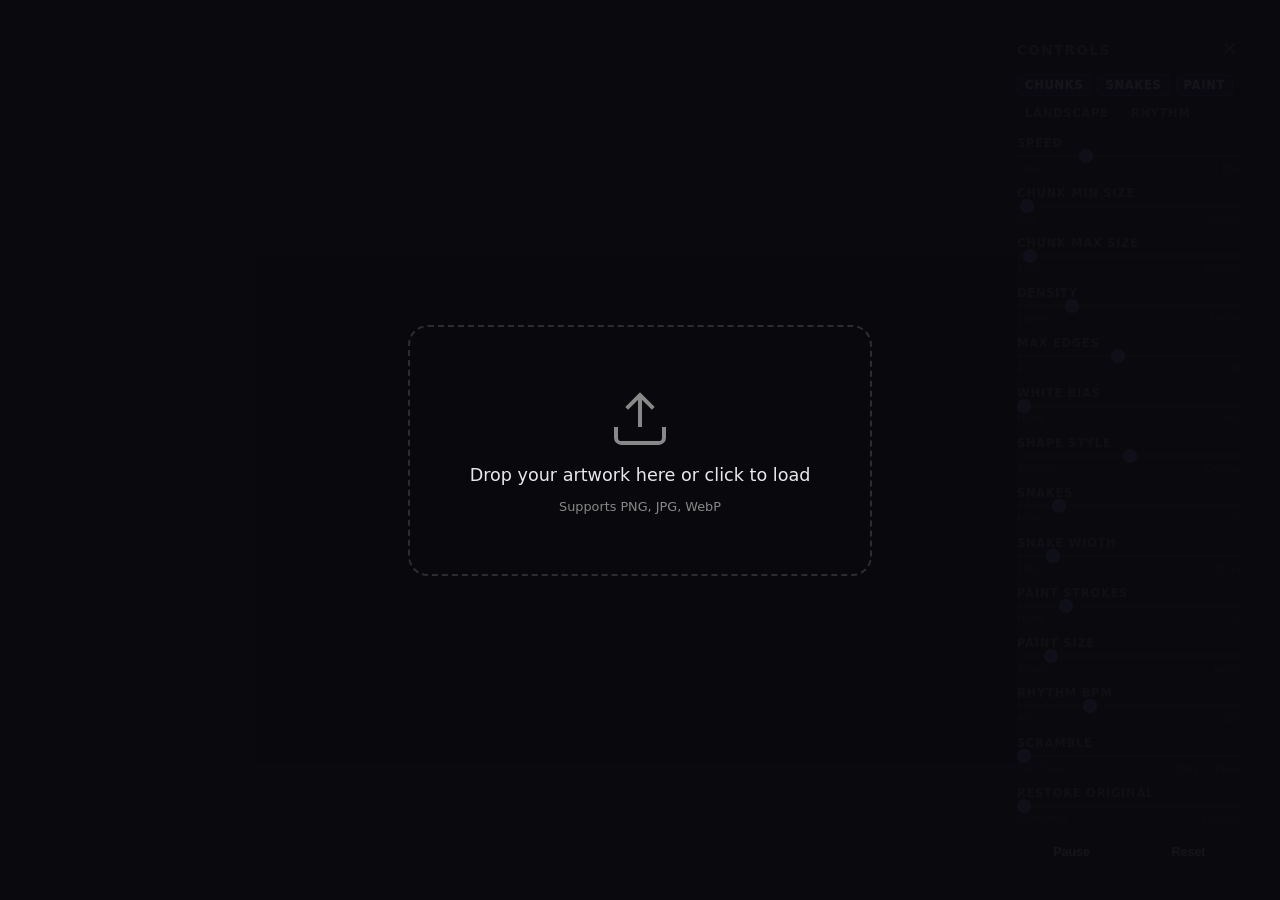
==== index.html @ 6734856f "Add snake-game wanderers, paint strokes, landscape, rhythm mode Snakes (Nokia snake-game style): - M" ====
<!DOCTYPE html>
<html lang="en">
<head>
  <meta charset="UTF-8" />
  <meta name="viewport" content="width=device-width, initial-scale=1.0" />
  <title>Abstract Art — Pixel Chunk Animator</title>
  <link rel="stylesheet" href="style.css" />
</head>
<body>
  <canvas id="main-canvas"></canvas>

  <div id="drop-overlay" class="visible">
    <div id="drop-message">
      <svg width="64" height="64" viewBox="0 0 24 24" fill="none" stroke="#888" stroke-width="1.5">
        <path d="M21 15v4a2 2 0 0 1-2 2H5a2 2 0 0 1-2-2v-4"/>
        <polyline points="17 8 12 3 7 8"/>
        <line x1="12" y1="3" x2="12" y2="15"/>
      </svg>
      <p>Drop your artwork here or click to load</p>
      <span class="hint">Supports PNG, JPG, WebP</span>
    </div>
    <input type="file" id="file-input" accept="image/*" />
  </div>

  <div id="menu" class="visible">
    <div id="menu-header">
      <span class="menu-title">Controls</span>
      <button id="btn-hide-menu" title="Hide menu">&#x2715;</button>
    </div>

    <!-- Toggles -->
    <div class="menu-section toggle-row">
      <label class="toggle-label"><input type="checkbox" id="tog-chunks" checked /><span>Chunks</span></label>
      <label class="toggle-label"><input type="checkbox" id="tog-snakes" checked /><span>Snakes</span></label>
      <label class="toggle-label"><input type="checkbox" id="tog-paint" checked /><span>Paint</span></label>
      <label class="toggle-label"><input type="checkbox" id="tog-landscape" /><span>Landscape</span></label>
      <label class="toggle-label"><input type="checkbox" id="tog-rhythm" /><span>Rhythm</span></label>
    </div>

    <div class="menu-section">
      <label>Speed</label>
      <input type="range" id="speed-slider" min="1" max="100" value="30" />
      <div class="range-labels"><span>Slow</span><span>Fast</span></div>
    </div>

    <div class="menu-section">
      <label>Chunk Min Size</label>
      <input type="range" id="min-size-slider" min="5" max="2000" value="30" />
      <div class="range-labels"><span>5px</span><span>2000px</span></div>
    </div>

    <div class="menu-section">
      <label>Chunk Max Size</label>
      <input type="range" id="max-size-slider" min="10" max="5000" value="150" />
      <div class="range-labels"><span>10px</span><span>5000px</span></div>
    </div>

    <div class="menu-section">
      <label>Density</label>
      <input type="range" id="density-slider" min="1" max="50" value="12" />
      <div class="range-labels"><span>Sparse</span><span>Dense</span></div>
    </div>

    <div class="menu-section">
      <label>Max Edges</label>
      <input type="range" id="edges-slider" min="4" max="40" value="20" />
      <div class="range-labels"><span>4</span><span>40</span></div>
    </div>

    <div class="menu-section">
      <label>White Bias</label>
      <input type="range" id="white-bias-slider" min="0" max="100" value="0" />
      <div class="range-labels"><span>None</span><span>Max</span></div>
    </div>

    <div class="menu-section">
      <label>Shape Style</label>
      <input type="range" id="shape-style-slider" min="0" max="100" value="50" />
      <div class="range-labels"><span>Stripes</span><span>Clumps</span></div>
    </div>

    <div class="menu-section">
      <label>Snakes</label>
      <input type="range" id="wanderer-slider" min="0" max="30" value="5" />
      <div class="range-labels"><span>None</span><span>30</span></div>
    </div>

    <div class="menu-section">
      <label>Snake Width</label>
      <input type="range" id="wanderer-width-slider" min="4" max="120" value="20" />
      <div class="range-labels"><span>Thin</span><span>Thick</span></div>
    </div>

    <div class="menu-section">
      <label>Paint Strokes</label>
      <input type="range" id="paint-slider" min="0" max="20" value="4" />
      <div class="range-labels"><span>None</span><span>20</span></div>
    </div>

    <div class="menu-section">
      <label>Paint Size</label>
      <input type="range" id="paint-size-slider" min="10" max="400" value="60" />
      <div class="range-labels"><span>Small</span><span>Large</span></div>
    </div>

    <div class="menu-section">
      <label>Rhythm BPM</label>
      <input type="range" id="rhythm-slider" min="40" max="200" value="90" />
      <div class="range-labels"><span>40</span><span>200</span></div>
    </div>

    <div class="menu-section">
      <label>Scramble</label>
      <input type="range" id="drift-slider" min="0" max="100" value="0" />
      <div class="range-labels"><span>Full Chaos</span><span>Stay in Place</span></div>
    </div>

    <div class="menu-section">
      <label>Restore Original</label>
      <input type="range" id="restore-slider" min="0" max="100" value="0" />
      <div class="range-labels"><span>Animated</span><span>Original</span></div>
    </div>

    <div class="menu-section menu-buttons">
      <button id="btn-pause" class="ctrl-btn">Pause</button>
      <button id="btn-reset" class="ctrl-btn">Reset</button>
    </div>

    <div class="menu-section menu-buttons">
      <button id="btn-record" class="ctrl-btn record-btn">Record MP4</button>
      <button id="btn-stop-record" class="ctrl-btn stop-btn" disabled>Stop Recording</button>
    </div>

    <div id="record-status" class="hidden">
      <span id="record-indicator"></span>
      <span id="record-time">00:00</span>
    </div>

    <div class="menu-section">
      <button id="btn-load-new" class="ctrl-btn">Load New Image</button>
    </div>
  </div>

  <button id="btn-show-menu" class="hidden" title="Show menu">&#x2630;</button>

  <div id="toast" aria-live="polite"></div>

  <script src="game.js"></script>
</body>
</html>
---- style.css ----
/* ── Reset ─────────────────────────────────────────────────────── */
*, *::before, *::after { box-sizing: border-box; margin: 0; padding: 0; }

:root {
  --menu-bg: rgba(10, 10, 14, 0.88);
  --menu-border: rgba(255, 255, 255, 0.08);
  --text: #e8e8ec;
  --text-muted: #888;
  --accent: #7c6ef0;
  --record-red: #ef4444;
  --radius: 8px;
}

html, body {
  height: 100%;
  font-family: 'Segoe UI', system-ui, -apple-system, sans-serif;
  background: #0a0a0e;
  color: var(--text);
  overflow: hidden;
  cursor: default;
}

/* ── Canvas ────────────────────────────────────────────────────── */
#main-canvas {
  position: fixed;
  top: 50%;
  left: 50%;
  transform: translate(-50%, -50%);
  max-width: 100vw;
  max-height: 100vh;
  object-fit: contain;
}

/* ── Drop overlay ──────────────────────────────────────────────── */
#drop-overlay {
  position: fixed;
  inset: 0;
  background: rgba(10, 10, 14, 0.95);
  display: none;
  align-items: center;
  justify-content: center;
  z-index: 100;
  cursor: pointer;
}

#drop-overlay.visible {
  display: flex;
}

#drop-overlay.dragover {
  background: rgba(124, 110, 240, 0.15);
}

#drop-message {
  display: flex;
  flex-direction: column;
  align-items: center;
  gap: 14px;
  padding: 60px;
  border: 2px dashed rgba(255, 255, 255, 0.15);
  border-radius: 20px;
  text-align: center;
  pointer-events: none;
}

#drop-message p {
  font-size: 1.1rem;
  color: var(--text);
}

#drop-message .hint {
  font-size: 0.8rem;
  color: var(--text-muted);
}

#file-input {
  position: absolute;
  inset: 0;
  opacity: 0;
  cursor: pointer;
}

/* ── Menu panel ────────────────────────────────────────────────── */
#menu {
  position: fixed;
  top: 20px;
  right: 20px;
  width: 260px;
  max-height: calc(100vh - 40px);
  overflow-y: auto;
  background: var(--menu-bg);
  border: 1px solid var(--menu-border);
  border-radius: 14px;
  padding: 16px;
  display: none;
  flex-direction: column;
  gap: 12px;
  z-index: 50;
  backdrop-filter: blur(20px);
  -webkit-backdrop-filter: blur(20px);
  user-select: none;
}

#menu.visible {
  display: flex;
}

#menu-header {
  display: flex;
  align-items: center;
  justify-content: space-between;
}

.menu-title {
  font-size: 0.85rem;
  font-weight: 700;
  text-transform: uppercase;
  letter-spacing: 0.1em;
  color: var(--text-muted);
}

#btn-hide-menu {
  background: none;
  border: none;
  color: var(--text-muted);
  font-size: 1.1rem;
  cursor: pointer;
  padding: 2px 6px;
  border-radius: 4px;
  transition: background 0.15s, color 0.15s;
}

#btn-hide-menu:hover {
  background: rgba(255,255,255,0.1);
  color: var(--text);
}

/* ── Menu sections ─────────────────────────────────────────────── */
.menu-section {
  display: flex;
  flex-direction: column;
  gap: 4px;
}

.menu-section label {
  font-size: 0.72rem;
  font-weight: 600;
  text-transform: uppercase;
  letter-spacing: 0.06em;
  color: var(--text-muted);
}

.range-labels {
  display: flex;
  justify-content: space-between;
  font-size: 0.65rem;
  color: rgba(255,255,255,0.25);
}

/* ── Toggle row ────────────────────────────────────────────────── */
.toggle-row {
  flex-direction: row !important;
  flex-wrap: wrap;
  gap: 6px !important;
}

.toggle-label {
  display: flex;
  align-items: center;
  gap: 4px;
  font-size: 0.7rem;
  color: var(--text-muted);
  cursor: pointer;
  padding: 3px 7px;
  border-radius: 5px;
  background: rgba(255,255,255,0.04);
  border: 1px solid rgba(255,255,255,0.06);
  transition: background 0.15s, color 0.15s, border-color 0.15s;
  user-select: none;
}

.toggle-label:has(input:checked) {
  background: rgba(124, 110, 240, 0.2);
  border-color: rgba(124, 110, 240, 0.4);
  color: var(--text);
}

.toggle-label input {
  display: none;
}

/* ── Sliders ───────────────────────────────────────────────────── */
input[type="range"] {
  -webkit-appearance: none;
  appearance: none;
  width: 100%;
  height: 4px;
  background: rgba(255,255,255,0.1);
  border-radius: 2px;
  outline: none;
  cursor: pointer;
}

input[type="range"]::-webkit-slider-thumb {
  -webkit-appearance: none;
  width: 14px;
  height: 14px;
  background: var(--accent);
  border-radius: 50%;
  cursor: pointer;
  border: 2px solid rgba(255,255,255,0.2);
}

input[type="range"]::-moz-range-thumb {
  width: 14px;
  height: 14px;
  background: var(--accent);
  border-radius: 50%;
  cursor: pointer;
  border: 2px solid rgba(255,255,255,0.2);
}

/* ── Buttons ───────────────────────────────────────────────────── */
.menu-buttons {
  flex-direction: row !important;
  gap: 8px !important;
}

.ctrl-btn {
  flex: 1;
  padding: 8px 10px;
  font-size: 0.78rem;
  font-weight: 600;
  border: 1px solid var(--menu-border);
  border-radius: var(--radius);
  background: rgba(255,255,255,0.05);
  color: var(--text);
  cursor: pointer;
  transition: background 0.15s, border-color 0.15s;
}

.ctrl-btn:hover {
  background: rgba(255,255,255,0.1);
  border-color: rgba(255,255,255,0.15);
}

.ctrl-btn:disabled {
  opacity: 0.35;
  cursor: default;
}

.record-btn {
  background: rgba(239, 68, 68, 0.15);
  border-color: rgba(239, 68, 68, 0.3);
  color: #ff8888;
}

.record-btn:hover {
  background: rgba(239, 68, 68, 0.25);
}

.stop-btn {
  background: rgba(239, 68, 68, 0.15);
  border-color: rgba(239, 68, 68, 0.3);
  color: #ff8888;
}

/* ── Record status ─────────────────────────────────────────────── */
#record-status {
  display: flex;
  align-items: center;
  gap: 8px;
  padding: 6px 10px;
  background: rgba(239, 68, 68, 0.1);
  border-radius: var(--radius);
  font-size: 0.78rem;
  color: #ff8888;
}

#record-status.hidden {
  display: none;
}

#record-indicator {
  width: 8px;
  height: 8px;
  background: var(--record-red);
  border-radius: 50%;
  animation: blink 1s ease-in-out infinite;
}

@keyframes blink {
  0%, 100% { opacity: 1; }
  50% { opacity: 0.2; }
}

/* ── Show menu button ──────────────────────────────────────────── */
#btn-show-menu {
  position: fixed;
  top: 20px;
  right: 20px;
  z-index: 40;
  background: var(--menu-bg);
  border: 1px solid var(--menu-border);
  color: var(--text);
  font-size: 1.3rem;
  width: 40px;
  height: 40px;
  border-radius: 10px;
  cursor: pointer;
  backdrop-filter: blur(20px);
  -webkit-backdrop-filter: blur(20px);
  transition: background 0.15s;
  display: none;
}

#btn-show-menu:hover {
  background: rgba(255,255,255,0.1);
}

#btn-show-menu.visible {
  display: block;
}

.hidden {
  display: none !important;
}

/* ── Toast ─────────────────────────────────────────────────────── */
#toast {
  position: fixed;
  bottom: 24px;
  left: 50%;
  transform: translateX(-50%);
  background: rgba(10, 10, 14, 0.9);
  border: 1px solid var(--menu-border);
  color: var(--text);
  padding: 8px 20px;
  border-radius: 24px;
  font-size: 0.82rem;
  opacity: 0;
  pointer-events: none;
  transition: opacity 0.3s;
  z-index: 999;
  backdrop-filter: blur(10px);
}

#toast.visible { opacity: 1; }

/* ── Scrollbar ─────────────────────────────────────────────────── */
#menu::-webkit-scrollbar { width: 4px; }
#menu::-webkit-scrollbar-track { background: transparent; }
#menu::-webkit-scrollbar-thumb { background: rgba(255,255,255,0.1); border-radius: 2px; }
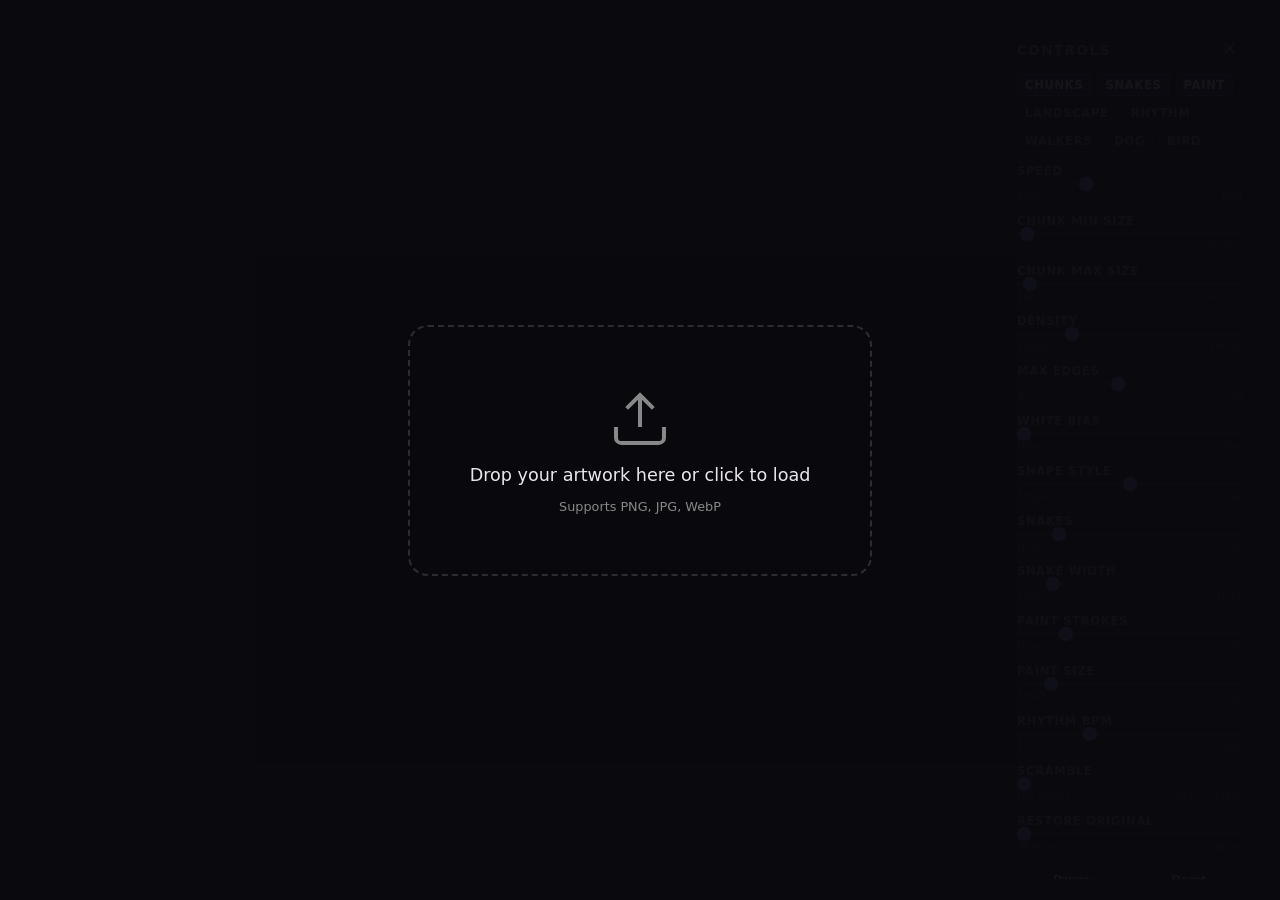
==== commit a409d228: "Add stick figure walkers, trotting dog, and flapping bird creatures Walkers: - Two stick figures wal" ====
--- a/index.html
+++ b/index.html
@@ -35,6 +35,9 @@
       <label class="toggle-label"><input type="checkbox" id="tog-paint" checked /><span>Paint</span></label>
       <label class="toggle-label"><input type="checkbox" id="tog-landscape" /><span>Landscape</span></label>
       <label class="toggle-label"><input type="checkbox" id="tog-rhythm" /><span>Rhythm</span></label>
+      <label class="toggle-label"><input type="checkbox" id="tog-walkers" /><span>Walkers</span></label>
+      <label class="toggle-label"><input type="checkbox" id="tog-dog" /><span>Dog</span></label>
+      <label class="toggle-label"><input type="checkbox" id="tog-bird" /><span>Bird</span></label>
     </div>
 
     <div class="menu-section">
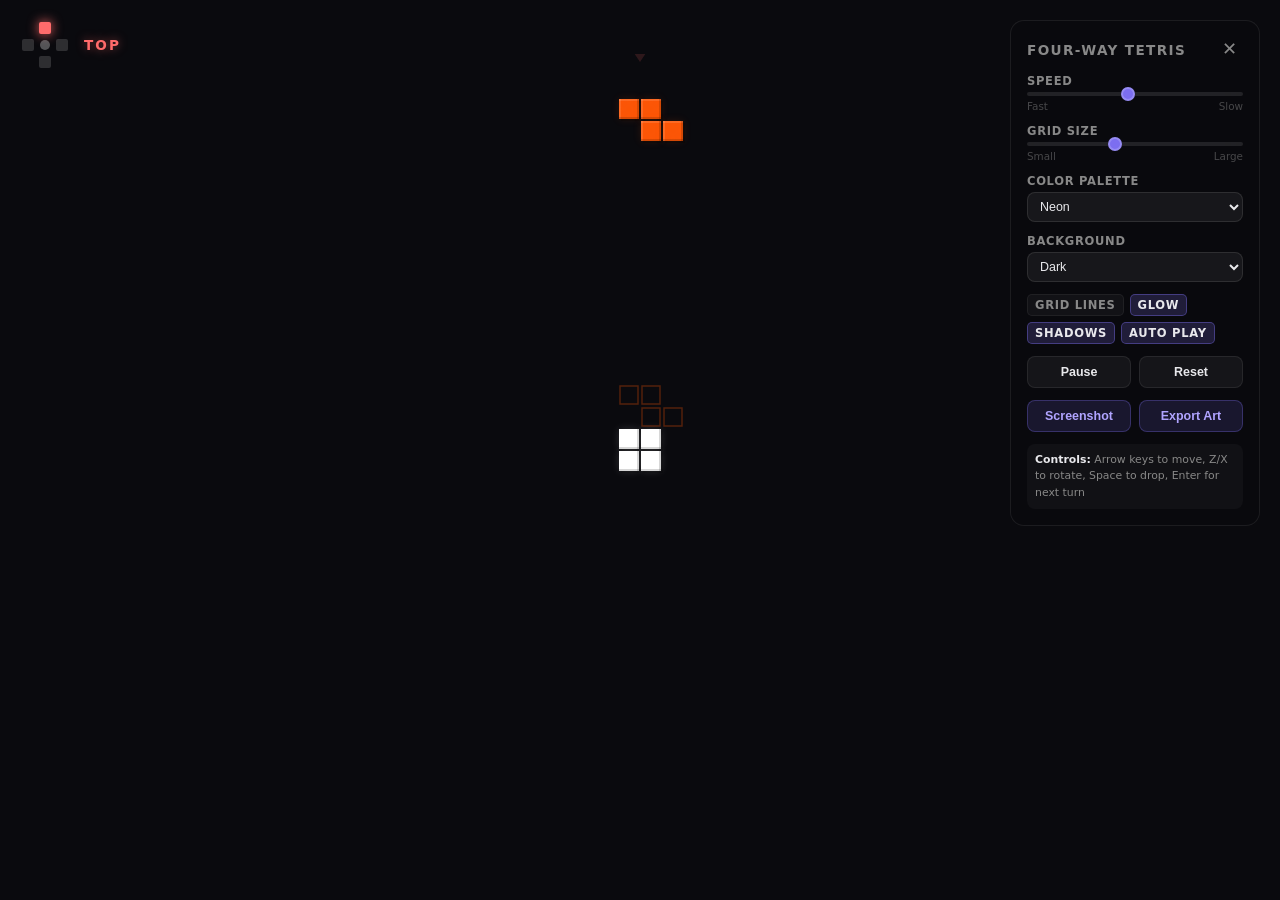
==== commit b1ef26a1: "Add four-way tetris art engine with directional block clustering Blocks take turns falling from top," ====
--- a/index.html
+++ b/index.html
@@ -3,150 +3,79 @@
 <head>
   <meta charset="UTF-8" />
   <meta name="viewport" content="width=device-width, initial-scale=1.0" />
-  <title>Abstract Art — Pixel Chunk Animator</title>
+  <title>Four-Way Tetris Art Engine</title>
   <link rel="stylesheet" href="style.css" />
 </head>
 <body>
-  <canvas id="main-canvas"></canvas>
+  <canvas id="game-canvas"></canvas>
 
-  <div id="drop-overlay" class="visible">
-    <div id="drop-message">
-      <svg width="64" height="64" viewBox="0 0 24 24" fill="none" stroke="#888" stroke-width="1.5">
-        <path d="M21 15v4a2 2 0 0 1-2 2H5a2 2 0 0 1-2-2v-4"/>
-        <polyline points="17 8 12 3 7 8"/>
-        <line x1="12" y1="3" x2="12" y2="15"/>
-      </svg>
-      <p>Drop your artwork here or click to load</p>
-      <span class="hint">Supports PNG, JPG, WebP</span>
+  <div id="hud">
+    <div id="direction-indicator">
+      <div class="dir-arrow dir-top" id="arrow-top"></div>
+      <div class="dir-arrow dir-right" id="arrow-right"></div>
+      <div class="dir-arrow dir-bottom" id="arrow-bottom"></div>
+      <div class="dir-arrow dir-left" id="arrow-left"></div>
+      <div class="dir-center"></div>
     </div>
-    <input type="file" id="file-input" accept="image/*" />
+    <div id="turn-label">TOP</div>
   </div>
 
-  <div id="menu" class="visible">
-    <div id="menu-header">
-      <span class="menu-title">Controls</span>
-      <button id="btn-hide-menu" title="Hide menu">&#x2715;</button>
+  <div id="controls">
+    <div class="ctrl-header">
+      <span class="ctrl-title">Four-Way Tetris</span>
+      <button id="btn-toggle-ctrl" title="Toggle controls">&#x2715;</button>
     </div>
-
-    <!-- Toggles -->
-    <div class="menu-section toggle-row">
-      <label class="toggle-label"><input type="checkbox" id="tog-chunks" checked /><span>Chunks</span></label>
-      <label class="toggle-label"><input type="checkbox" id="tog-snakes" checked /><span>Snakes</span></label>
-      <label class="toggle-label"><input type="checkbox" id="tog-paint" checked /><span>Paint</span></label>
-      <label class="toggle-label"><input type="checkbox" id="tog-landscape" /><span>Landscape</span></label>
-      <label class="toggle-label"><input type="checkbox" id="tog-rhythm" /><span>Rhythm</span></label>
-      <label class="toggle-label"><input type="checkbox" id="tog-walkers" /><span>Walkers</span></label>
-      <label class="toggle-label"><input type="checkbox" id="tog-dog" /><span>Dog</span></label>
-      <label class="toggle-label"><input type="checkbox" id="tog-bird" /><span>Bird</span></label>
-    </div>
-
-    <div class="menu-section">
-      <label>Speed</label>
-      <input type="range" id="speed-slider" min="1" max="100" value="30" />
-      <div class="range-labels"><span>Slow</span><span>Fast</span></div>
-    </div>
-
-    <div class="menu-section">
-      <label>Chunk Min Size</label>
-      <input type="range" id="min-size-slider" min="5" max="2000" value="30" />
-      <div class="range-labels"><span>5px</span><span>2000px</span></div>
-    </div>
-
-    <div class="menu-section">
-      <label>Chunk Max Size</label>
-      <input type="range" id="max-size-slider" min="10" max="5000" value="150" />
-      <div class="range-labels"><span>10px</span><span>5000px</span></div>
-    </div>
-
-    <div class="menu-section">
-      <label>Density</label>
-      <input type="range" id="density-slider" min="1" max="50" value="12" />
-      <div class="range-labels"><span>Sparse</span><span>Dense</span></div>
-    </div>
-
-    <div class="menu-section">
-      <label>Max Edges</label>
-      <input type="range" id="edges-slider" min="4" max="40" value="20" />
-      <div class="range-labels"><span>4</span><span>40</span></div>
-    </div>
-
-    <div class="menu-section">
-      <label>White Bias</label>
-      <input type="range" id="white-bias-slider" min="0" max="100" value="0" />
-      <div class="range-labels"><span>None</span><span>Max</span></div>
-    </div>
-
-    <div class="menu-section">
-      <label>Shape Style</label>
-      <input type="range" id="shape-style-slider" min="0" max="100" value="50" />
-      <div class="range-labels"><span>Stripes</span><span>Clumps</span></div>
-    </div>
-
-    <div class="menu-section">
-      <label>Snakes</label>
-      <input type="range" id="wanderer-slider" min="0" max="30" value="5" />
-      <div class="range-labels"><span>None</span><span>30</span></div>
-    </div>
-
-    <div class="menu-section">
-      <label>Snake Width</label>
-      <input type="range" id="wanderer-width-slider" min="4" max="120" value="20" />
-      <div class="range-labels"><span>Thin</span><span>Thick</span></div>
-    </div>
-
-    <div class="menu-section">
-      <label>Paint Strokes</label>
-      <input type="range" id="paint-slider" min="0" max="20" value="4" />
-      <div class="range-labels"><span>None</span><span>20</span></div>
-    </div>
-
-    <div class="menu-section">
-      <label>Paint Size</label>
-      <input type="range" id="paint-size-slider" min="10" max="400" value="60" />
-      <div class="range-labels"><span>Small</span><span>Large</span></div>
-    </div>
-
-    <div class="menu-section">
-      <label>Rhythm BPM</label>
-      <input type="range" id="rhythm-slider" min="40" max="200" value="90" />
-      <div class="range-labels"><span>40</span><span>200</span></div>
-    </div>
-
-    <div class="menu-section">
-      <label>Scramble</label>
-      <input type="range" id="drift-slider" min="0" max="100" value="0" />
-      <div class="range-labels"><span>Full Chaos</span><span>Stay in Place</span></div>
-    </div>
-
-    <div class="menu-section">
-      <label>Restore Original</label>
-      <input type="range" id="restore-slider" min="0" max="100" value="0" />
-      <div class="range-labels"><span>Animated</span><span>Original</span></div>
-    </div>
-
-    <div class="menu-section menu-buttons">
-      <button id="btn-pause" class="ctrl-btn">Pause</button>
-      <button id="btn-reset" class="ctrl-btn">Reset</button>
-    </div>
-
-    <div class="menu-section menu-buttons">
-      <button id="btn-record" class="ctrl-btn record-btn">Record MP4</button>
-      <button id="btn-stop-record" class="ctrl-btn stop-btn" disabled>Stop Recording</button>
-    </div>
-
-    <div id="record-status" class="hidden">
-      <span id="record-indicator"></span>
-      <span id="record-time">00:00</span>
-    </div>
-
-    <div class="menu-section">
-      <button id="btn-load-new" class="ctrl-btn">Load New Image</button>
+    <div class="ctrl-body">
+      <div class="ctrl-section">
+        <label>Speed</label>
+        <input type="range" id="speed" min="50" max="800" value="400" />
+        <div class="range-labels"><span>Fast</span><span>Slow</span></div>
+      </div>
+      <div class="ctrl-section">
+        <label>Grid Size</label>
+        <input type="range" id="grid-size" min="20" max="60" value="36" step="2" />
+        <div class="range-labels"><span>Small</span><span>Large</span></div>
+      </div>
+      <div class="ctrl-section">
+        <label>Color Palette</label>
+        <select id="palette">
+          <option value="neon">Neon</option>
+          <option value="pastel">Pastel</option>
+          <option value="earth">Earth</option>
+          <option value="mono">Mono</option>
+          <option value="sunset">Sunset</option>
+          <option value="ocean">Ocean</option>
+        </select>
+      </div>
+      <div class="ctrl-section">
+        <label>Background</label>
+        <select id="bg-style">
+          <option value="dark">Dark</option>
+          <option value="light">Light</option>
+          <option value="gradient">Gradient</option>
+        </select>
+      </div>
+      <div class="ctrl-section toggle-row">
+        <label class="toggle-label"><input type="checkbox" id="tog-grid" /><span>Grid Lines</span></label>
+        <label class="toggle-label"><input type="checkbox" id="tog-glow" checked /><span>Glow</span></label>
+        <label class="toggle-label"><input type="checkbox" id="tog-shadow" checked /><span>Shadows</span></label>
+        <label class="toggle-label"><input type="checkbox" id="tog-auto" checked /><span>Auto Play</span></label>
+      </div>
+      <div class="ctrl-section ctrl-buttons">
+        <button class="btn" id="btn-pause">Pause</button>
+        <button class="btn" id="btn-reset">Reset</button>
+      </div>
+      <div class="ctrl-section ctrl-buttons">
+        <button class="btn btn-accent" id="btn-screenshot">Screenshot</button>
+        <button class="btn btn-accent" id="btn-export">Export Art</button>
+      </div>
+      <div class="ctrl-section keys-info">
+        <p><b>Controls:</b> Arrow keys to move, Z/X to rotate, Space to drop, Enter for next turn</p>
+      </div>
     </div>
   </div>
 
-  <button id="btn-show-menu" class="hidden" title="Show menu">&#x2630;</button>
-
-  <div id="toast" aria-live="polite"></div>
+  <button id="btn-show-ctrl" class="hidden" title="Show controls">&#x2630;</button>
 
   <script src="game.js"></script>
 </body>
--- a/style.css
+++ b/style.css
@@ -2,97 +2,99 @@
 *, *::before, *::after { box-sizing: border-box; margin: 0; padding: 0; }
 
 :root {
-  --menu-bg: rgba(10, 10, 14, 0.88);
-  --menu-border: rgba(255, 255, 255, 0.08);
+  --bg: #0a0a0e;
+  --panel-bg: rgba(10, 10, 14, 0.92);
+  --panel-border: rgba(255, 255, 255, 0.08);
   --text: #e8e8ec;
   --text-muted: #888;
   --accent: #7c6ef0;
-  --record-red: #ef4444;
   --radius: 8px;
 }
 
 html, body {
   height: 100%;
   font-family: 'Segoe UI', system-ui, -apple-system, sans-serif;
-  background: #0a0a0e;
+  background: var(--bg);
   color: var(--text);
   overflow: hidden;
   cursor: default;
 }
 
 /* ── Canvas ────────────────────────────────────────────────────── */
-#main-canvas {
+#game-canvas {
   position: fixed;
   top: 50%;
   left: 50%;
   transform: translate(-50%, -50%);
-  max-width: 100vw;
-  max-height: 100vh;
-  object-fit: contain;
-}
-
-/* ── Drop overlay ──────────────────────────────────────────────── */
-#drop-overlay {
+}
+
+/* ── HUD ───────────────────────────────────────────────────────── */
+#hud {
   position: fixed;
-  inset: 0;
-  background: rgba(10, 10, 14, 0.95);
-  display: none;
-  align-items: center;
-  justify-content: center;
-  z-index: 100;
-  cursor: pointer;
-}
-
-#drop-overlay.visible {
-  display: flex;
-}
-
-#drop-overlay.dragover {
-  background: rgba(124, 110, 240, 0.15);
-}
-
-#drop-message {
-  display: flex;
-  flex-direction: column;
+  top: 20px;
+  left: 20px;
+  display: flex;
   align-items: center;
   gap: 14px;
-  padding: 60px;
-  border: 2px dashed rgba(255, 255, 255, 0.15);
-  border-radius: 20px;
-  text-align: center;
-  pointer-events: none;
-}
-
-#drop-message p {
-  font-size: 1.1rem;
-  color: var(--text);
-}
-
-#drop-message .hint {
-  font-size: 0.8rem;
-  color: var(--text-muted);
-}
-
-#file-input {
+  z-index: 30;
+}
+
+#direction-indicator {
+  position: relative;
+  width: 50px;
+  height: 50px;
+}
+
+.dir-arrow {
   position: absolute;
-  inset: 0;
-  opacity: 0;
-  cursor: pointer;
-}
-
-/* ── Menu panel ────────────────────────────────────────────────── */
-#menu {
+  width: 12px;
+  height: 12px;
+  border-radius: 2px;
+  background: rgba(255,255,255,0.15);
+  transition: background 0.3s, box-shadow 0.3s;
+}
+
+.dir-arrow.active {
+  background: var(--accent);
+  box-shadow: 0 0 12px var(--accent);
+}
+
+.dir-top    { top: 2px;   left: 50%; transform: translateX(-50%); }
+.dir-right  { right: 2px; top: 50%;  transform: translateY(-50%); }
+.dir-bottom { bottom: 2px;left: 50%; transform: translateX(-50%); }
+.dir-left   { left: 2px;  top: 50%;  transform: translateY(-50%); }
+
+.dir-center {
+  position: absolute;
+  top: 50%; left: 50%;
+  transform: translate(-50%, -50%);
+  width: 10px; height: 10px;
+  border-radius: 50%;
+  background: rgba(255,255,255,0.3);
+}
+
+#turn-label {
+  font-size: 0.85rem;
+  font-weight: 700;
+  text-transform: uppercase;
+  letter-spacing: 0.15em;
+  color: var(--accent);
+  text-shadow: 0 0 10px rgba(124, 110, 240, 0.5);
+}
+
+/* ── Controls panel ────────────────────────────────────────────── */
+#controls {
   position: fixed;
   top: 20px;
   right: 20px;
-  width: 260px;
+  width: 250px;
   max-height: calc(100vh - 40px);
   overflow-y: auto;
-  background: var(--menu-bg);
-  border: 1px solid var(--menu-border);
+  background: var(--panel-bg);
+  border: 1px solid var(--panel-border);
   border-radius: 14px;
   padding: 16px;
-  display: none;
+  display: flex;
   flex-direction: column;
   gap: 12px;
   z-index: 50;
@@ -101,17 +103,15 @@
   user-select: none;
 }
 
-#menu.visible {
-  display: flex;
-}
-
-#menu-header {
+#controls.hidden { display: none; }
+
+.ctrl-header {
   display: flex;
   align-items: center;
   justify-content: space-between;
 }
 
-.menu-title {
+.ctrl-title {
   font-size: 0.85rem;
   font-weight: 700;
   text-transform: uppercase;
@@ -119,7 +119,7 @@
   color: var(--text-muted);
 }
 
-#btn-hide-menu {
+#btn-toggle-ctrl {
   background: none;
   border: none;
   color: var(--text-muted);
@@ -129,20 +129,24 @@
   border-radius: 4px;
   transition: background 0.15s, color 0.15s;
 }
-
-#btn-hide-menu:hover {
+#btn-toggle-ctrl:hover {
   background: rgba(255,255,255,0.1);
   color: var(--text);
 }
 
-/* ── Menu sections ─────────────────────────────────────────────── */
-.menu-section {
+.ctrl-body {
+  display: flex;
+  flex-direction: column;
+  gap: 12px;
+}
+
+.ctrl-section {
   display: flex;
   flex-direction: column;
   gap: 4px;
 }
 
-.menu-section label {
+.ctrl-section label {
   font-size: 0.72rem;
   font-weight: 600;
   text-transform: uppercase;
@@ -157,7 +161,7 @@
   color: rgba(255,255,255,0.25);
 }
 
-/* ── Toggle row ────────────────────────────────────────────────── */
+/* ── Toggles ───────────────────────────────────────────────────── */
 .toggle-row {
   flex-direction: row !important;
   flex-wrap: wrap;
@@ -185,11 +189,9 @@
   color: var(--text);
 }
 
-.toggle-label input {
-  display: none;
-}
-
-/* ── Sliders ───────────────────────────────────────────────────── */
+.toggle-label input { display: none; }
+
+/* ── Inputs ────────────────────────────────────────────────────── */
 input[type="range"] {
   -webkit-appearance: none;
   appearance: none;
@@ -203,8 +205,7 @@
 
 input[type="range"]::-webkit-slider-thumb {
   -webkit-appearance: none;
-  width: 14px;
-  height: 14px;
+  width: 14px; height: 14px;
   background: var(--accent);
   border-radius: 50%;
   cursor: pointer;
@@ -212,26 +213,40 @@
 }
 
 input[type="range"]::-moz-range-thumb {
-  width: 14px;
-  height: 14px;
+  width: 14px; height: 14px;
   background: var(--accent);
   border-radius: 50%;
   cursor: pointer;
   border: 2px solid rgba(255,255,255,0.2);
 }
 
+select {
+  background: rgba(255,255,255,0.06);
+  border: 1px solid rgba(255,255,255,0.1);
+  color: var(--text);
+  padding: 6px 8px;
+  border-radius: var(--radius);
+  font-size: 0.78rem;
+  cursor: pointer;
+  outline: none;
+}
+
+select:focus {
+  border-color: var(--accent);
+}
+
 /* ── Buttons ───────────────────────────────────────────────────── */
-.menu-buttons {
+.ctrl-buttons {
   flex-direction: row !important;
   gap: 8px !important;
 }
 
-.ctrl-btn {
+.btn {
   flex: 1;
   padding: 8px 10px;
   font-size: 0.78rem;
   font-weight: 600;
-  border: 1px solid var(--menu-border);
+  border: 1px solid var(--panel-border);
   border-radius: var(--radius);
   background: rgba(255,255,255,0.05);
   color: var(--text);
@@ -239,73 +254,48 @@
   transition: background 0.15s, border-color 0.15s;
 }
 
-.ctrl-btn:hover {
+.btn:hover {
   background: rgba(255,255,255,0.1);
   border-color: rgba(255,255,255,0.15);
 }
 
-.ctrl-btn:disabled {
-  opacity: 0.35;
-  cursor: default;
-}
-
-.record-btn {
-  background: rgba(239, 68, 68, 0.15);
-  border-color: rgba(239, 68, 68, 0.3);
-  color: #ff8888;
-}
-
-.record-btn:hover {
-  background: rgba(239, 68, 68, 0.25);
-}
-
-.stop-btn {
-  background: rgba(239, 68, 68, 0.15);
-  border-color: rgba(239, 68, 68, 0.3);
-  color: #ff8888;
-}
-
-/* ── Record status ─────────────────────────────────────────────── */
-#record-status {
-  display: flex;
-  align-items: center;
-  gap: 8px;
-  padding: 6px 10px;
-  background: rgba(239, 68, 68, 0.1);
+.btn-accent {
+  background: rgba(124, 110, 240, 0.15);
+  border-color: rgba(124, 110, 240, 0.3);
+  color: #b0a4ff;
+}
+
+.btn-accent:hover {
+  background: rgba(124, 110, 240, 0.25);
+}
+
+.keys-info {
+  padding: 8px;
+  background: rgba(255,255,255,0.03);
   border-radius: var(--radius);
-  font-size: 0.78rem;
-  color: #ff8888;
-}
-
-#record-status.hidden {
-  display: none;
-}
-
-#record-indicator {
-  width: 8px;
-  height: 8px;
-  background: var(--record-red);
-  border-radius: 50%;
-  animation: blink 1s ease-in-out infinite;
-}
-
-@keyframes blink {
-  0%, 100% { opacity: 1; }
-  50% { opacity: 0.2; }
-}
-
-/* ── Show menu button ──────────────────────────────────────────── */
-#btn-show-menu {
+}
+
+.keys-info p {
+  font-size: 0.68rem;
+  color: var(--text-muted);
+  line-height: 1.5;
+}
+
+.keys-info b {
+  color: var(--text);
+}
+
+/* ── Show button ───────────────────────────────────────────────── */
+#btn-show-ctrl {
   position: fixed;
   top: 20px;
   right: 20px;
   z-index: 40;
-  background: var(--menu-bg);
-  border: 1px solid var(--menu-border);
+  background: var(--panel-bg);
+  border: 1px solid var(--panel-border);
   color: var(--text);
   font-size: 1.3rem;
-  width: 40px;
-  height: 40px;
+  width: 40px; height: 40px;
   border-radius: 10px;
   cursor: pointer;
   backdrop-filter: blur(20px);
@@ -314,40 +304,14 @@
   display: none;
 }
 
-#btn-show-menu:hover {
+#btn-show-ctrl:hover {
   background: rgba(255,255,255,0.1);
 }
 
-#btn-show-menu.visible {
-  display: block;
-}
-
-.hidden {
-  display: none !important;
-}
-
-/* ── Toast ─────────────────────────────────────────────────────── */
-#toast {
-  position: fixed;
-  bottom: 24px;
-  left: 50%;
-  transform: translateX(-50%);
-  background: rgba(10, 10, 14, 0.9);
-  border: 1px solid var(--menu-border);
-  color: var(--text);
-  padding: 8px 20px;
-  border-radius: 24px;
-  font-size: 0.82rem;
-  opacity: 0;
-  pointer-events: none;
-  transition: opacity 0.3s;
-  z-index: 999;
-  backdrop-filter: blur(10px);
-}
-
-#toast.visible { opacity: 1; }
+#btn-show-ctrl.visible { display: block; }
+.hidden { display: none !important; }
 
 /* ── Scrollbar ─────────────────────────────────────────────────── */
-#menu::-webkit-scrollbar { width: 4px; }
-#menu::-webkit-scrollbar-track { background: transparent; }
-#menu::-webkit-scrollbar-thumb { background: rgba(255,255,255,0.1); border-radius: 2px; }
+#controls::-webkit-scrollbar { width: 4px; }
+#controls::-webkit-scrollbar-track { background: transparent; }
+#controls::-webkit-scrollbar-thumb { background: rgba(255,255,255,0.1); border-radius: 2px; }
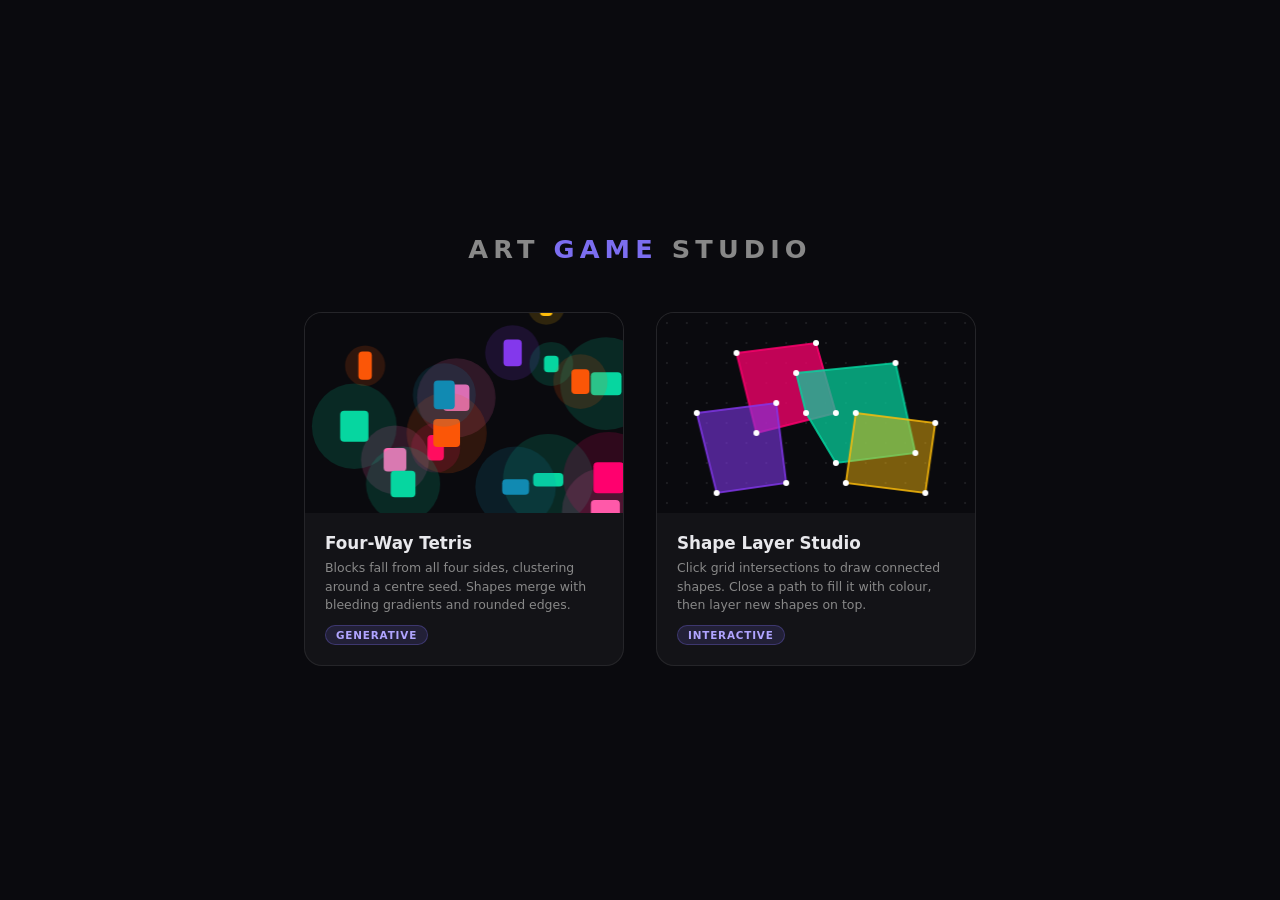
==== commit ec9cded6: "Add home menu and Shape Layer Studio game - Home menu (index.html) with animated preview cards linki" ====
--- a/index.html
+++ b/index.html
@@ -3,80 +3,252 @@
 <head>
   <meta charset="UTF-8" />
   <meta name="viewport" content="width=device-width, initial-scale=1.0" />
-  <title>Four-Way Tetris Art Engine</title>
-  <link rel="stylesheet" href="style.css" />
+  <title>Art Game Studio</title>
+  <style>
+    *, *::before, *::after { box-sizing: border-box; margin: 0; padding: 0; }
+
+    :root {
+      --bg: #0a0a0e;
+      --card-bg: rgba(255,255,255,0.04);
+      --card-border: rgba(255,255,255,0.08);
+      --text: #e8e8ec;
+      --text-muted: #888;
+      --accent: #7c6ef0;
+    }
+
+    html, body {
+      height: 100%;
+      font-family: 'Segoe UI', system-ui, -apple-system, sans-serif;
+      background: var(--bg);
+      color: var(--text);
+      overflow: hidden;
+    }
+
+    .home {
+      display: flex;
+      flex-direction: column;
+      align-items: center;
+      justify-content: center;
+      height: 100%;
+      gap: 48px;
+    }
+
+    .home-title {
+      font-size: 1.6rem;
+      font-weight: 800;
+      text-transform: uppercase;
+      letter-spacing: 0.2em;
+      color: var(--text-muted);
+    }
+
+    .home-title span {
+      color: var(--accent);
+    }
+
+    .game-grid {
+      display: flex;
+      gap: 32px;
+      flex-wrap: wrap;
+      justify-content: center;
+      padding: 0 24px;
+    }
+
+    .game-card {
+      width: 320px;
+      border-radius: 18px;
+      background: var(--card-bg);
+      border: 1px solid var(--card-border);
+      overflow: hidden;
+      cursor: pointer;
+      transition: transform 0.2s, border-color 0.3s, box-shadow 0.3s;
+      text-decoration: none;
+      color: inherit;
+    }
+
+    .game-card:hover {
+      transform: translateY(-6px);
+      border-color: rgba(124, 110, 240, 0.4);
+      box-shadow: 0 12px 40px rgba(124, 110, 240, 0.15);
+    }
+
+    .card-preview {
+      width: 100%;
+      height: 200px;
+      position: relative;
+      overflow: hidden;
+    }
+
+    .card-preview canvas {
+      width: 100%;
+      height: 100%;
+    }
+
+    .card-body {
+      padding: 20px;
+    }
+
+    .card-body h2 {
+      font-size: 1.05rem;
+      font-weight: 700;
+      margin-bottom: 6px;
+    }
+
+    .card-body p {
+      font-size: 0.78rem;
+      color: var(--text-muted);
+      line-height: 1.5;
+    }
+
+    .card-tag {
+      display: inline-block;
+      margin-top: 10px;
+      padding: 3px 10px;
+      font-size: 0.65rem;
+      font-weight: 600;
+      text-transform: uppercase;
+      letter-spacing: 0.08em;
+      border-radius: 20px;
+      background: rgba(124, 110, 240, 0.15);
+      border: 1px solid rgba(124, 110, 240, 0.3);
+      color: #b0a4ff;
+    }
+  </style>
 </head>
 <body>
-  <canvas id="game-canvas"></canvas>
-
-  <div id="hud">
-    <div id="direction-indicator">
-      <div class="dir-arrow dir-top" id="arrow-top"></div>
-      <div class="dir-arrow dir-right" id="arrow-right"></div>
-      <div class="dir-arrow dir-bottom" id="arrow-bottom"></div>
-      <div class="dir-arrow dir-left" id="arrow-left"></div>
-      <div class="dir-center"></div>
-    </div>
-    <div id="turn-label">TOP</div>
-  </div>
-
-  <div id="controls">
-    <div class="ctrl-header">
-      <span class="ctrl-title">Four-Way Tetris</span>
-      <button id="btn-toggle-ctrl" title="Toggle controls">&#x2715;</button>
-    </div>
-    <div class="ctrl-body">
-      <div class="ctrl-section">
-        <label>Speed</label>
-        <input type="range" id="speed" min="50" max="800" value="400" />
-        <div class="range-labels"><span>Fast</span><span>Slow</span></div>
-      </div>
-      <div class="ctrl-section">
-        <label>Grid Size</label>
-        <input type="range" id="grid-size" min="20" max="60" value="36" step="2" />
-        <div class="range-labels"><span>Small</span><span>Large</span></div>
-      </div>
-      <div class="ctrl-section">
-        <label>Color Palette</label>
-        <select id="palette">
-          <option value="neon">Neon</option>
-          <option value="pastel">Pastel</option>
-          <option value="earth">Earth</option>
-          <option value="mono">Mono</option>
-          <option value="sunset">Sunset</option>
-          <option value="ocean">Ocean</option>
-        </select>
-      </div>
-      <div class="ctrl-section">
-        <label>Background</label>
-        <select id="bg-style">
-          <option value="dark">Dark</option>
-          <option value="light">Light</option>
-          <option value="gradient">Gradient</option>
-        </select>
-      </div>
-      <div class="ctrl-section toggle-row">
-        <label class="toggle-label"><input type="checkbox" id="tog-grid" /><span>Grid Lines</span></label>
-        <label class="toggle-label"><input type="checkbox" id="tog-glow" checked /><span>Glow</span></label>
-        <label class="toggle-label"><input type="checkbox" id="tog-shadow" checked /><span>Shadows</span></label>
-        <label class="toggle-label"><input type="checkbox" id="tog-auto" checked /><span>Auto Play</span></label>
-      </div>
-      <div class="ctrl-section ctrl-buttons">
-        <button class="btn" id="btn-pause">Pause</button>
-        <button class="btn" id="btn-reset">Reset</button>
-      </div>
-      <div class="ctrl-section ctrl-buttons">
-        <button class="btn btn-accent" id="btn-screenshot">Screenshot</button>
-        <button class="btn btn-accent" id="btn-export">Export Art</button>
-      </div>
-      <div class="ctrl-section keys-info">
-        <p><b>Controls:</b> Arrow keys to move, Z/X to rotate, Space to drop, Enter for next turn</p>
-      </div>
+
+  <div class="home">
+    <h1 class="home-title">Art <span>Game</span> Studio</h1>
+
+    <div class="game-grid">
+      <a class="game-card" href="tetris.html">
+        <div class="card-preview" id="preview-tetris"></div>
+        <div class="card-body">
+          <h2>Four-Way Tetris</h2>
+          <p>Blocks fall from all four sides, clustering around a centre seed. Shapes merge with bleeding gradients and rounded edges.</p>
+          <span class="card-tag">Generative</span>
+        </div>
+      </a>
+
+      <a class="game-card" href="shapes.html">
+        <div class="card-preview" id="preview-shapes"></div>
+        <div class="card-body">
+          <h2>Shape Layer Studio</h2>
+          <p>Click grid intersections to draw connected shapes. Close a path to fill it with colour, then layer new shapes on top.</p>
+          <span class="card-tag">Interactive</span>
+        </div>
+      </a>
     </div>
   </div>
 
-  <button id="btn-show-ctrl" class="hidden" title="Show controls">&#x2630;</button>
-
-  <script src="game.js"></script>
+  <script>
+    // Animated preview for Tetris card
+    (() => {
+      const container = document.getElementById("preview-tetris");
+      const cvs = document.createElement("canvas");
+      cvs.width = 320; cvs.height = 200;
+      container.appendChild(cvs);
+      const ctx = cvs.getContext("2d");
+      const colors = ["#ff006e","#fb5607","#ffbe0b","#06d6a0","#118ab2","#8338ec","#ff69b4"];
+      const blocks = [];
+      function addBlock() {
+        blocks.push({
+          x: Math.random() * 280 + 20,
+          y: -20,
+          w: 12 + Math.random() * 20,
+          h: 12 + Math.random() * 20,
+          color: colors[Math.floor(Math.random() * colors.length)],
+          vy: 0.4 + Math.random() * 0.8,
+          dir: Math.floor(Math.random() * 4),
+        });
+      }
+      for (let i = 0; i < 15; i++) {
+        const b = { x: Math.random()*280+20, y: Math.random()*180+10, w:12+Math.random()*20, h:12+Math.random()*20,
+          color: colors[Math.floor(Math.random()*colors.length)], vy:0, dir:0 };
+        blocks.push(b);
+      }
+      let frame = 0;
+      function draw() {
+        requestAnimationFrame(draw);
+        ctx.fillStyle = "#0a0a0e";
+        ctx.fillRect(0,0,320,200);
+        if (frame++ % 60 === 0 && blocks.length < 40) addBlock();
+        for (const b of blocks) {
+          b.y += b.vy;
+          ctx.globalAlpha = 0.15;
+          ctx.fillStyle = b.color;
+          ctx.beginPath();
+          ctx.arc(b.x + b.w/2, b.y + b.h/2, b.w * 1.5, 0, Math.PI*2);
+          ctx.fill();
+          ctx.globalAlpha = 1;
+          ctx.fillStyle = b.color;
+          const r = 4;
+          ctx.beginPath();
+          ctx.moveTo(b.x + r, b.y);
+          ctx.arcTo(b.x+b.w, b.y, b.x+b.w, b.y+b.h, r);
+          ctx.arcTo(b.x+b.w, b.y+b.h, b.x, b.y+b.h, r);
+          ctx.arcTo(b.x, b.y+b.h, b.x, b.y, r);
+          ctx.arcTo(b.x, b.y, b.x+b.w, b.y, r);
+          ctx.fill();
+          if (b.y > 200) { b.y = -20; b.x = Math.random()*280+20; }
+        }
+      }
+      draw();
+    })();
+
+    // Animated preview for Shapes card
+    (() => {
+      const container = document.getElementById("preview-shapes");
+      const cvs = document.createElement("canvas");
+      cvs.width = 320; cvs.height = 200;
+      container.appendChild(cvs);
+      const ctx = cvs.getContext("2d");
+      const colors = ["#ff006e","#06d6a0","#ffbe0b","#8338ec","#118ab2","#fb5607"];
+      const shapes = [
+        { pts: [[80,40],[160,30],[180,100],[100,120]], color: colors[0] },
+        { pts: [[140,60],[240,50],[260,140],[180,150],[150,100]], color: colors[1] },
+        { pts: [[40,100],[120,90],[130,170],[60,180]], color: colors[3] },
+        { pts: [[200,100],[280,110],[270,180],[190,170]], color: colors[2] },
+      ];
+      const gridSp = 20;
+      let pulse = 0;
+      function draw() {
+        requestAnimationFrame(draw);
+        pulse += 0.02;
+        ctx.fillStyle = "#0a0a0e";
+        ctx.fillRect(0,0,320,200);
+        // Grid dots
+        ctx.fillStyle = "rgba(255,255,255,0.08)";
+        for (let x = 10; x < 320; x += gridSp)
+          for (let y = 10; y < 200; y += gridSp)
+            ctx.fillRect(x-1, y-1, 2, 2);
+        // Shapes
+        for (let i = 0; i < shapes.length; i++) {
+          const s = shapes[i];
+          ctx.globalAlpha = 0.6 + Math.sin(pulse + i) * 0.15;
+          ctx.fillStyle = s.color;
+          ctx.beginPath();
+          ctx.moveTo(s.pts[0][0], s.pts[0][1]);
+          for (let j = 1; j < s.pts.length; j++) ctx.lineTo(s.pts[j][0], s.pts[j][1]);
+          ctx.closePath();
+          ctx.fill();
+          ctx.globalAlpha = 0.8;
+          ctx.strokeStyle = s.color;
+          ctx.lineWidth = 2;
+          ctx.stroke();
+        }
+        // Dots on vertices
+        ctx.globalAlpha = 1;
+        for (const s of shapes) {
+          for (const [x,y] of s.pts) {
+            ctx.fillStyle = "#fff";
+            ctx.beginPath();
+            ctx.arc(x, y, 3, 0, Math.PI*2);
+            ctx.fill();
+          }
+        }
+      }
+      draw();
+    })();
+  </script>
 </body>
 </html>
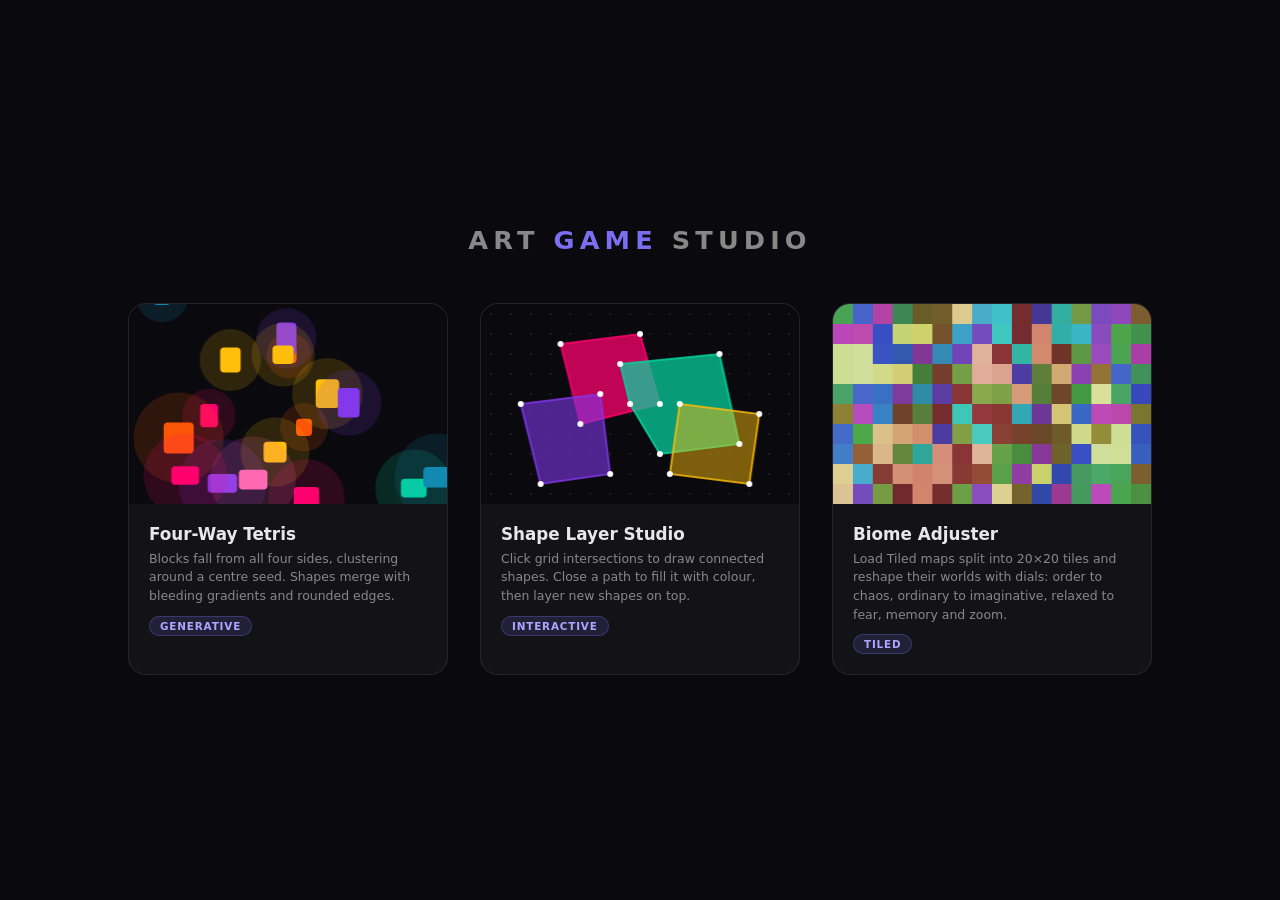
==== commit 7b2cff56: "Add Biome Adjuster: real-time Tiled-map biome tool Loads the four Tiled (.tmx) maps split into 20x20" ====
--- a/index.html
+++ b/index.html
@@ -135,6 +135,15 @@
           <h2>Shape Layer Studio</h2>
           <p>Click grid intersections to draw connected shapes. Close a path to fill it with colour, then layer new shapes on top.</p>
           <span class="card-tag">Interactive</span>
+        </div>
+      </a>
+
+      <a class="game-card" href="biome.html">
+        <div class="card-preview" id="preview-biome"></div>
+        <div class="card-body">
+          <h2>Biome Adjuster</h2>
+          <p>Load Tiled maps split into 20×20 tiles and reshape their worlds with dials: order to chaos, ordinary to imaginative, relaxed to fear, memory and zoom.</p>
+          <span class="card-tag">Tiled</span>
         </div>
       </a>
     </div>
@@ -249,6 +258,39 @@
       }
       draw();
     })();
+
+    // Animated preview for Biome card — a drifting tile grid
+    (() => {
+      const container = document.getElementById("preview-biome");
+      const cvs = document.createElement("canvas");
+      cvs.width = 320; cvs.height = 200;
+      container.appendChild(cvs);
+      const ctx = cvs.getContext("2d");
+      const cats = [[110,38,42],[202,55,48],[44,52,68],[26,45,34],[278,46,46]];
+      const COLS = 16, ROWS = 10, S = 20;
+      const grid = [];
+      for (let i = 0; i < COLS * ROWS; i++)
+        grid.push(cats[Math.floor(Math.random() * cats.length)]);
+      let t = 0;
+      function draw() {
+        requestAnimationFrame(draw);
+        t += 0.01;
+        for (let r = 0; r < ROWS; r++) {
+          for (let c = 0; c < COLS; c++) {
+            const [h, s, l] = grid[r * COLS + c];
+            const hue = h + Math.sin(t + c * 0.4 + r * 0.3) * 30;
+            const lig = l + Math.sin(t * 1.3 + c) * 6;
+            ctx.fillStyle = `hsl(${hue},${s}%,${lig}%)`;
+            ctx.fillRect(c * S, r * S, S, S);
+          }
+        }
+        if (Math.random() < 0.25) {
+          const i = Math.floor(Math.random() * grid.length);
+          grid[i] = cats[Math.floor(Math.random() * cats.length)];
+        }
+      }
+      draw();
+    })();
   </script>
 </body>
 </html>
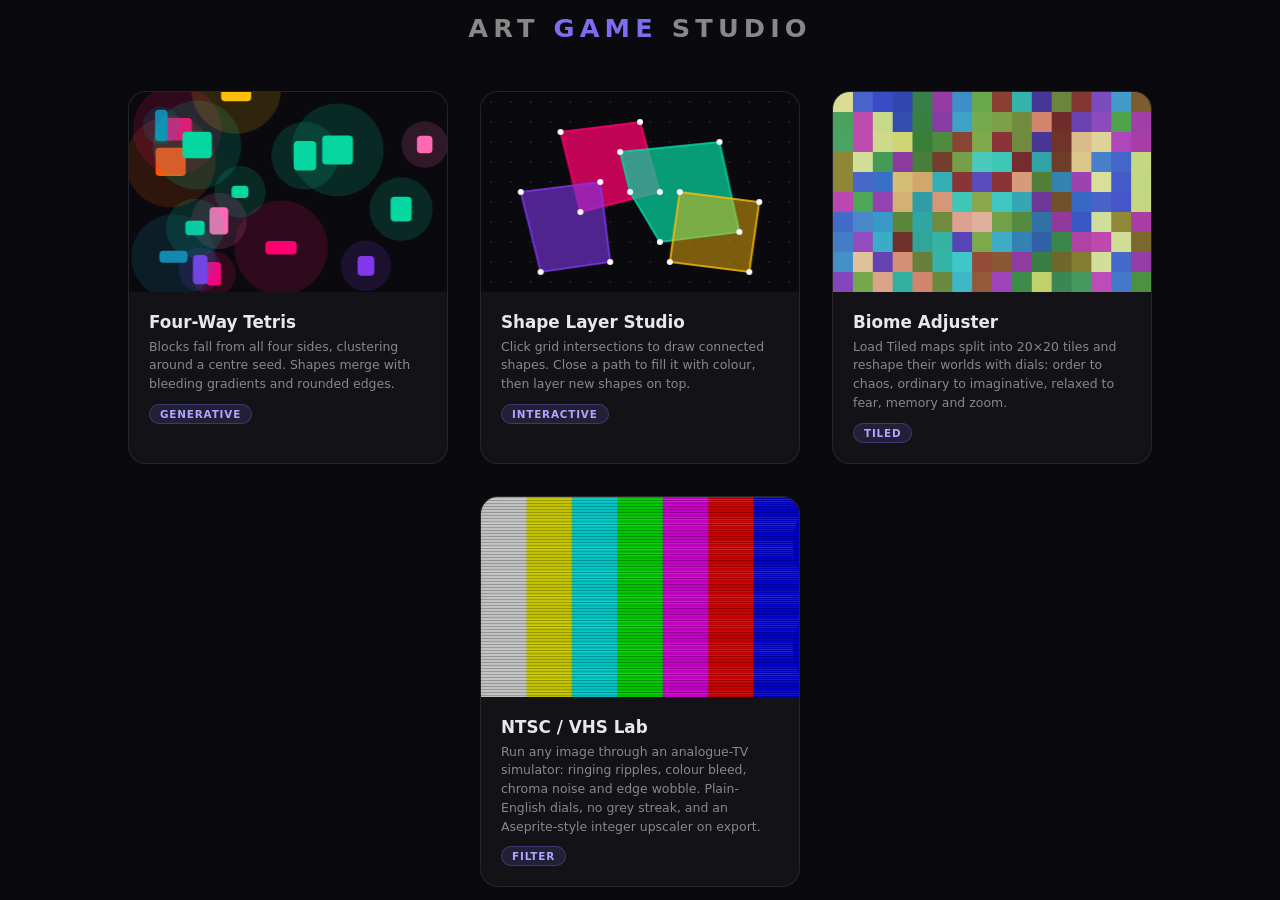
==== commit 0eba67cf: "Add NTSC / VHS Lab — a labelled ntscqt recreation with upscaler Browser recreation of the JargeZ/nts" ====
--- a/index.html
+++ b/index.html
@@ -144,6 +144,15 @@
           <h2>Biome Adjuster</h2>
           <p>Load Tiled maps split into 20×20 tiles and reshape their worlds with dials: order to chaos, ordinary to imaginative, relaxed to fear, memory and zoom.</p>
           <span class="card-tag">Tiled</span>
+        </div>
+      </a>
+
+      <a class="game-card" href="ntsc.html">
+        <div class="card-preview" id="preview-ntsc"></div>
+        <div class="card-body">
+          <h2>NTSC / VHS Lab</h2>
+          <p>Run any image through an analogue-TV simulator: ringing ripples, colour bleed, chroma noise and edge wobble. Plain-English dials, no grey streak, and an Aseprite-style integer upscaler on export.</p>
+          <span class="card-tag">Filter</span>
         </div>
       </a>
     </div>
@@ -291,6 +300,40 @@
       }
       draw();
     })();
+
+    // Animated preview for NTSC card — drifting scanlines + chroma ripples
+    (() => {
+      const container = document.getElementById("preview-ntsc");
+      const cvs = document.createElement("canvas");
+      cvs.width = 320; cvs.height = 200;
+      container.appendChild(cvs);
+      const ctx = cvs.getContext("2d");
+      let t = 0;
+      function draw() {
+        requestAnimationFrame(draw);
+        t += 0.03;
+        // colour bars background
+        const bars = ["#c0c0c0","#c0c000","#00c0c0","#00c000","#c000c0","#c00000","#0000c0"];
+        const bw = 320 / bars.length;
+        for (let i = 0; i < bars.length; i++) {
+          ctx.fillStyle = bars[i];
+          ctx.fillRect(i * bw, 0, bw + 1, 200);
+        }
+        // ringing ripple overlay
+        for (let y = 0; y < 200; y += 2) {
+          const a = 0.08 + 0.06 * Math.sin(y * 0.25 + t * 4);
+          ctx.fillStyle = `rgba(255,255,255,${a})`;
+          const dx = Math.sin(y * 0.06 + t) * 6;
+          ctx.fillRect(dx, y, 320, 1);
+        }
+        // scanline darkening
+        for (let y = 0; y < 200; y += 3) {
+          ctx.fillStyle = "rgba(0,0,0,0.22)";
+          ctx.fillRect(0, y, 320, 1);
+        }
+      }
+      draw();
+    })();
   </script>
 </body>
 </html>
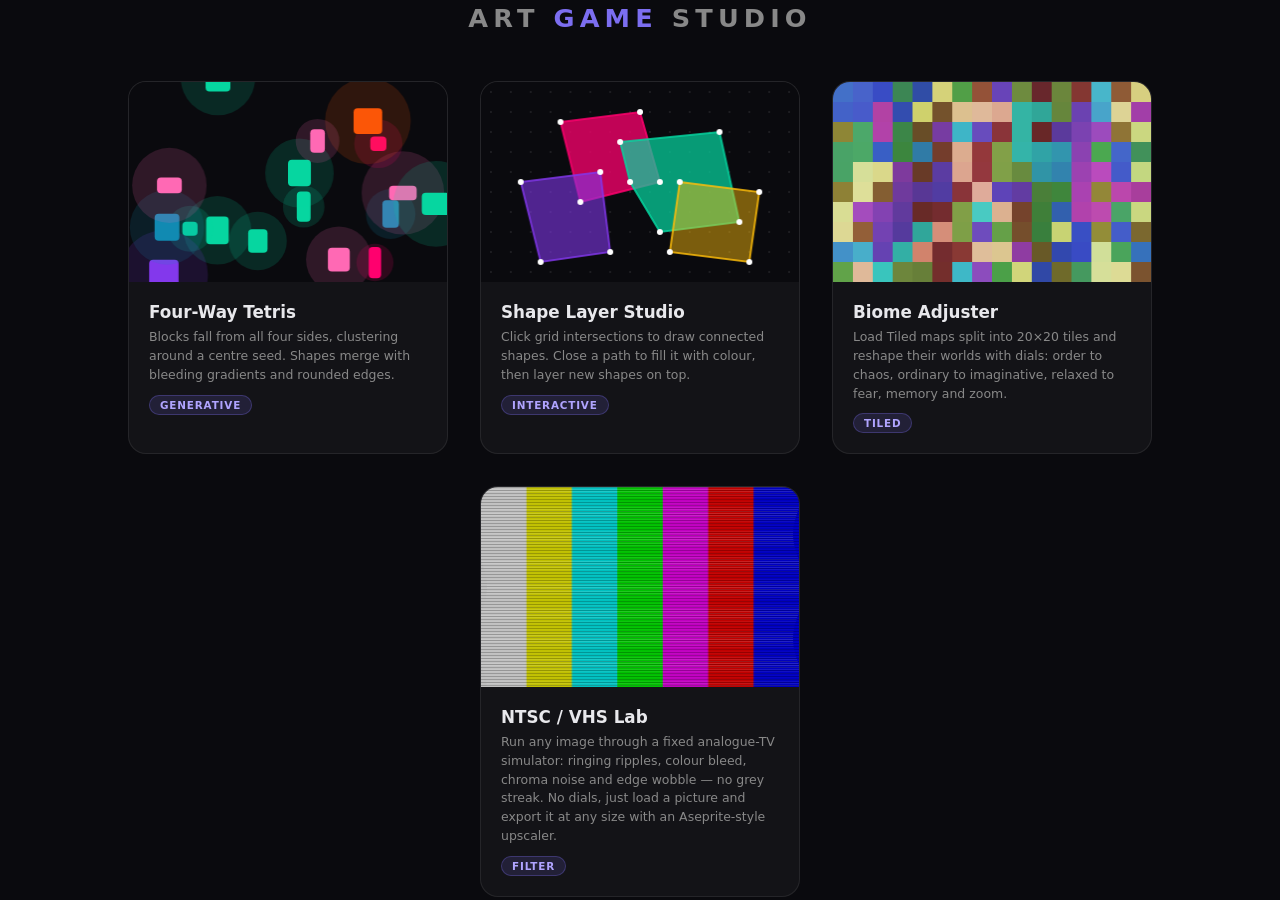
==== commit 4f68f321: "NTSC Lab: fix coarse/muddy look, drop dials, export to any size Two changes from feedback:  1) Match" ====
--- a/index.html
+++ b/index.html
@@ -151,7 +151,7 @@
         <div class="card-preview" id="preview-ntsc"></div>
         <div class="card-body">
           <h2>NTSC / VHS Lab</h2>
-          <p>Run any image through an analogue-TV simulator: ringing ripples, colour bleed, chroma noise and edge wobble. Plain-English dials, no grey streak, and an Aseprite-style integer upscaler on export.</p>
+          <p>Run any image through a fixed analogue-TV simulator: ringing ripples, colour bleed, chroma noise and edge wobble — no grey streak. No dials, just load a picture and export it at any size with an Aseprite-style upscaler.</p>
           <span class="card-tag">Filter</span>
         </div>
       </a>
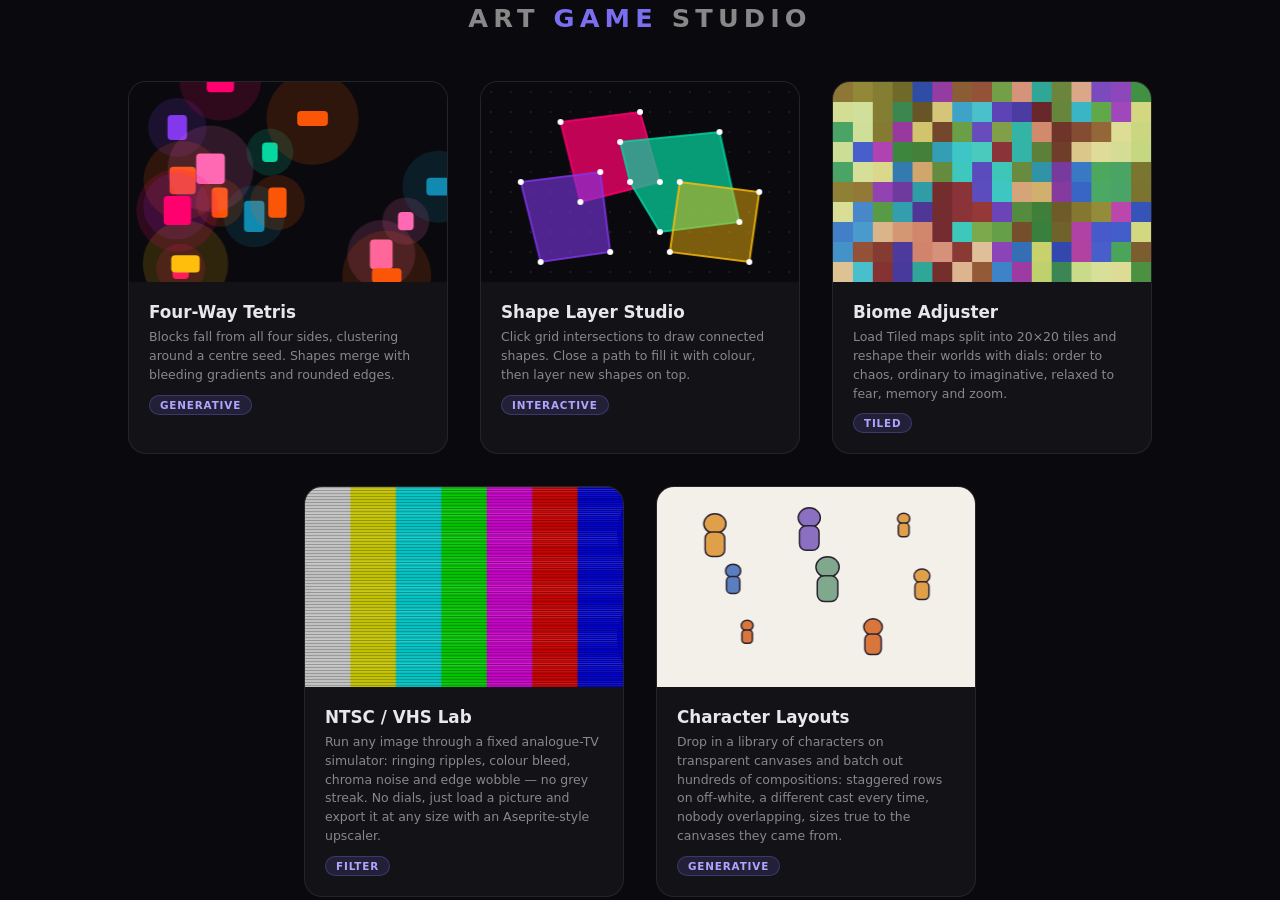
==== commit bc687fd8: "Add Character Layouts — generative staggered compositions A batch generator for placing a library of" ====
--- a/index.html
+++ b/index.html
@@ -155,10 +155,72 @@
           <span class="card-tag">Filter</span>
         </div>
       </a>
+      <a class="game-card" href="layouts.html">
+        <div class="card-preview" id="preview-layouts"></div>
+        <div class="card-body">
+          <h2>Character Layouts</h2>
+          <p>Drop in a library of characters on transparent canvases and batch out hundreds of compositions: staggered rows on off-white, a different cast every time, nobody overlapping, sizes true to the canvases they came from.</p>
+          <span class="card-tag">Generative</span>
+        </div>
+      </a>
     </div>
   </div>
 
   <script>
+    // Animated preview for Character Layouts card
+    (() => {
+      const container = document.getElementById("preview-layouts");
+      const cvs = document.createElement("canvas");
+      cvs.width = 320; cvs.height = 200;
+      container.appendChild(cvs);
+      const ctx = cvs.getContext("2d");
+      const colors = ["#c9457f","#e0a04a","#7fa88c","#8b6fc0","#5a7fc0","#d8763c"];
+      // Staggered rows of stand-in characters, reshuffled now and then.
+      let cast = [];
+      function deal() {
+        cast = [];
+        const rows = 3;
+        for (let r = 0; r < rows; r++) {
+          const n = 2 + Math.floor(Math.random() * 2);
+          const slack = (320 - n * 60) / (n + 1);
+          let x = slack + (r % 2 ? 18 : -8) * Math.random();
+          for (let i = 0; i < n; i++) {
+            const s = 16 + Math.random() * 26;
+            cast.push({
+              x: x + 30, y: 40 + r * 55 + (Math.random() - 0.5) * 16,
+              s: s, color: colors[Math.floor(Math.random() * colors.length)],
+              a: 0,
+            });
+            x += 60 + slack;
+          }
+        }
+      }
+      deal();
+      let t = 0;
+      function draw() {
+        requestAnimationFrame(draw);
+        t++;
+        if (t % 150 === 0) deal();
+        ctx.fillStyle = "#f3f0e9";
+        ctx.fillRect(0, 0, 320, 200);
+        for (const c of cast) {
+          c.a = Math.min(1, c.a + 0.04);
+          ctx.globalAlpha = c.a;
+          ctx.fillStyle = c.color;
+          ctx.strokeStyle = "#2b2230";
+          ctx.lineWidth = 1.5;
+          ctx.beginPath();
+          ctx.ellipse(c.x, c.y - c.s * 0.3, c.s * 0.34, c.s * 0.3, 0, 0, Math.PI * 2);
+          ctx.fill(); ctx.stroke();
+          ctx.beginPath();
+          ctx.roundRect(c.x - c.s * 0.3, c.y - c.s * 0.05, c.s * 0.6, c.s * 0.75, c.s * 0.2);
+          ctx.fill(); ctx.stroke();
+        }
+        ctx.globalAlpha = 1;
+      }
+      draw();
+    })();
+
     // Animated preview for Tetris card
     (() => {
       const container = document.getElementById("preview-tetris");
